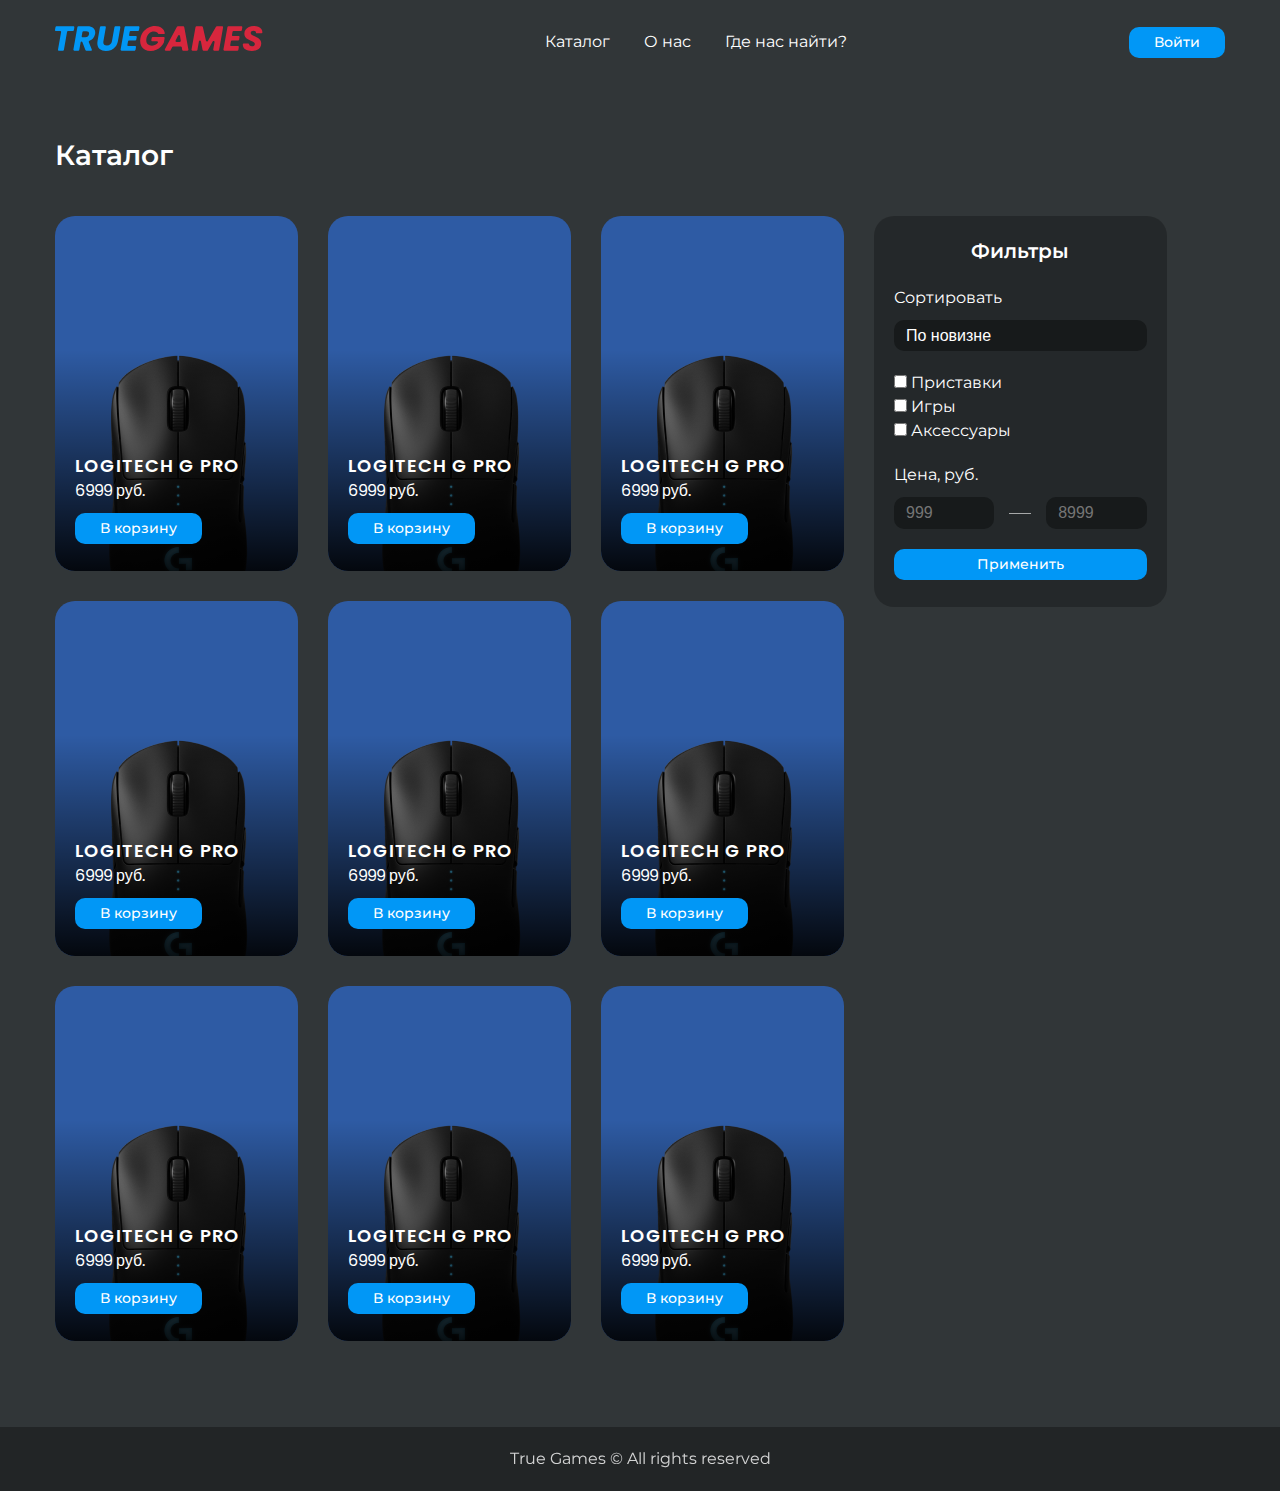
==== html/index.html @ c6d68b77 "first commit" ====
<!DOCTYPE html>
<html lang="en">
  <head>
    <meta charset="UTF-8" />
    <meta http-equiv="X-UA-Compatible" content="IE=edge" />
    <meta name="viewport" content="width=device-width, initial-scale=1.0" />
    <link rel="stylesheet" href="../assets/css/main.css" />
    <link rel="icon" href="../assets/img/fav.svg" />
    <title>True Games - добавьте веселья в свою жизнь</title>
  </head>
  <body>
    <!-- header  -->

    <header class="header">
      <div class="container">
        <div class="header__inner">
          <div class="header_logo">
            <a href="index.html">
              <img
                src="../assets/img/logo.svg"
                alt="logo"
                class="header_logo-img"
              />
            </a>
          </div>
          <nav class="nav">
            <a href="index.html" class="nav_link">Каталог</a>
            <a href="about.html" class="nav_link">О нас</a>
            <a href="contacts.html" class="nav_link">Где нас найти?</a>
          </nav>
          <div class="main-btn auth-btn">
            <div class="color-overlay"></div>
            <span class="btn-text">Войти</span>
          </div>
        </div>
      </div>
    </header>

    <!-- catalog -->

    <section class="catalog">
      <div class="container">
        <div class="section_title">
          <h2 class="section_title-text">Каталог</h2>
        </div>
        <div class="catalog_wrapper">
          <div class="catalog_inner">
            <div class="catalog_item">
              <div class="catalog_item-img">
                <img
                  src="../assets/img/products/product.png"
                  alt="catalog_item"
                />
                <div class="catalog_item-overlay"></div>
              </div>
              <div class="catalog_item-wrapper">
                <a href="#" class="catalog_item-title">Logitech G Pro</a>
                <div class="catalog_item-price">6999 руб.</div>
                <div class="main-btn">
                  <div class="color-overlay"></div>
                  <span class="btn-text">В корзину</span>
                </div>
              </div>
            </div>
            <div class="catalog_item">
              <div class="catalog_item-img">
                <img
                  src="../assets/img/products/product.png"
                  alt="catalog_item"
                />
                <div class="catalog_item-overlay"></div>
              </div>
              <div class="catalog_item-wrapper">
                <a href="#" class="catalog_item-title">Logitech G Pro</a>
                <div class="catalog_item-price">6999 руб.</div>
                <div class="main-btn">
                  <div class="color-overlay"></div>
                  <span class="btn-text">В корзину</span>
                </div>
              </div>
            </div>
            <div class="catalog_item">
              <div class="catalog_item-img">
                <img
                  src="../assets/img/products/product.png"
                  alt="catalog_item"
                />
                <div class="catalog_item-overlay"></div>
              </div>
              <div class="catalog_item-wrapper">
                <a href="#" class="catalog_item-title">Logitech G Pro</a>
                <div class="catalog_item-price">6999 руб.</div>
                <div class="main-btn">
                  <div class="color-overlay"></div>
                  <span class="btn-text">В корзину</span>
                </div>
              </div>
            </div>
            <div class="catalog_item">
              <div class="catalog_item-img">
                <img
                  src="../assets/img/products/product.png"
                  alt="catalog_item"
                />
                <div class="catalog_item-overlay"></div>
              </div>
              <div class="catalog_item-wrapper">
                <a href="#" class="catalog_item-title">Logitech G Pro</a>
                <div class="catalog_item-price">6999 руб.</div>
                <div class="main-btn">
                  <div class="color-overlay"></div>
                  <span class="btn-text">В корзину</span>
                </div>
              </div>
            </div>
            <div class="catalog_item">
              <div class="catalog_item-img">
                <img
                  src="../assets/img/products/product.png"
                  alt="catalog_item"
                />
                <div class="catalog_item-overlay"></div>
              </div>
              <div class="catalog_item-wrapper">
                <a href="#" class="catalog_item-title">Logitech G Pro</a>
                <div class="catalog_item-price">6999 руб.</div>
                <div class="main-btn">
                  <div class="color-overlay"></div>
                  <span class="btn-text">В корзину</span>
                </div>
              </div>
            </div>
            <div class="catalog_item">
              <div class="catalog_item-img">
                <img
                  src="../assets/img/products/product.png"
                  alt="catalog_item"
                />
                <div class="catalog_item-overlay"></div>
              </div>
              <div class="catalog_item-wrapper">
                <a href="#" class="catalog_item-title">Logitech G Pro</a>
                <div class="catalog_item-price">6999 руб.</div>
                <div class="main-btn">
                  <div class="color-overlay"></div>
                  <span class="btn-text">В корзину</span>
                </div>
              </div>
            </div>
            <div class="catalog_item">
              <div class="catalog_item-img">
                <img
                  src="../assets/img/products/product.png"
                  alt="catalog_item"
                />
                <div class="catalog_item-overlay"></div>
              </div>
              <div class="catalog_item-wrapper">
                <a href="#" class="catalog_item-title">Logitech G Pro</a>
                <div class="catalog_item-price">6999 руб.</div>
                <div class="main-btn">
                  <div class="color-overlay"></div>
                  <span class="btn-text">В корзину</span>
                </div>
              </div>
            </div>
            <div class="catalog_item">
              <div class="catalog_item-img">
                <img
                  src="../assets/img/products/product.png"
                  alt="catalog_item"
                />
                <div class="catalog_item-overlay"></div>
              </div>
              <div class="catalog_item-wrapper">
                <a href="#" class="catalog_item-title">Logitech G Pro</a>
                <div class="catalog_item-price">6999 руб.</div>
                <div class="main-btn">
                  <div class="color-overlay"></div>
                  <span class="btn-text">В корзину</span>
                </div>
              </div>
            </div>
            <div class="catalog_item">
              <div class="catalog_item-img">
                <img
                  src="../assets/img/products/product.png"
                  alt="catalog_item"
                />
                <div class="catalog_item-overlay"></div>
              </div>
              <div class="catalog_item-wrapper">
                <a href="#" class="catalog_item-title">Logitech G Pro</a>
                <div class="catalog_item-price">6999 руб.</div>
                <div class="main-btn">
                  <div class="color-overlay"></div>
                  <span class="btn-text">В корзину</span>
                </div>
              </div>
            </div>
          </div>
          <div class="catalog_filter">
            <div class="window_title">Фильтры</div>
            <!-- <select> input  -->
            <div class="select">
              <div class="select_title">Сортировать</div>
              <select class="filter_select" name="select" id="select">
                <option value="1">По новизне</option>
                <option value="2">По новизне</option>
                <option value="3">
                  <span> По цене </span>
                </option>
                <option value="4">По цене</option>
              </select>
            </div>
            <!-- 3x checkbox -->
            <div class="checkbox">
              <div class="checkbox_wrapper">
                <div class="checkbox_item">
                  <input type="checkbox" id="checkbox1" />
                  <label for="checkbox1">Приставки</label>
                </div>
                <div class="checkbox_item">
                  <input type="checkbox" id="checkbox2" />
                  <label for="checkbox2">Игры</label>
                </div>
                <div class="checkbox_item">
                  <input type="checkbox" id="checkbox3" />
                  <label for="checkbox3">Аксессуары</label>
                </div>
              </div>
            </div>
            <!-- сost input -->
            <div class="cost_range">
              <div class="select_title">Цена, руб.</div>
              <div class="cost_wrapper">
                <div class="cost_item">
                  <input
                    class="main-input"
                    type="number"
                    aria-controls="false"
                    class="cost_input"
                    placeholder="999"
                  />
                </div>
                <div class="separator"></div>
                <div class="cost_item">
                  <input
                    class="main-input"
                    type="number"
                    class="cost_input"
                    placeholder="8999"
                  />
                </div>
              </div>
            </div>
            <div class="main-btn stretch-btn">
              <div class="color-overlay"></div>
              <span class="btn-text">Применить</span>
            </div>
          </div>
        </div>
      </div>
    </section>

    <footer class="footer">
      <div class="container">
        <div class="footer_inner">
          <span>True Games</span> © All rights reserved
        </div>
      </div>
    </footer>

    <!-- modal auth -->

    <div class="modal">
      <div class="modal_overlay">
        <div class="modal_window">
          <div class="modal_close-wrapper">
            <img src="../assets/img/close.svg" alt="" />
          </div>
          <div class="modal_title-text">Регистрация</div>
          <div class="modal_content">
            <form action="#" class="modal_form">
              <div class="modal_input">
                <input class="secondary-input" type="text" placeholder="Имя" />
              </div>
              <div class="modal_input">
                <input
                  class="secondary-input"
                  type="password"
                  placeholder="Фамилия"
                />
              </div>
              <div class="modal_input">
                <input
                  class="secondary-input"
                  type="text"
                  placeholder="Отчество"
                />
              </div>
              <div class="modal_input">
                <input
                  class="secondary-input"
                  type="password"
                  placeholder="Логин"
                />
              </div>
              <div class="modal_input">
                <input
                  class="secondary-input"
                  type="text"
                  placeholder="Почта"
                />
              </div>
              <div class="modal_input">
                <input
                  class="secondary-input"
                  type="password"
                  placeholder="Пароль"
                />
              </div>
              <div class="modal_input">
                <input
                  class="secondary-input"
                  type="password"
                  placeholder="Повторите пароль"
                />
              </div>
              <!-- accept terms  -->
              <div class="modal_input">
                <input type="checkbox" id="accept" />
                <label class="accept_terms-text" for="accept"
                  >Я согласен с <a href="#">условиями использования</a></label
                >
              </div>
              <div class="modal_btn">
                <div class="main-btn stretch-btn">
                  <div class="color-overlay"></div>
                  <span class="btn-text">Войти</span>
                </div>
              </div>
            </form>
          </div>
        </div>
      </div>
    </div>

    <script src="../assets/js/main.js"></script>
  </body>
</html>
---- assets/css/main.css ----
@import url("https://fonts.googleapis.com/css2?family=Montserrat:ital,wght@0,300;0,400;0,500;0,600;0,700;0,800;1,100;1,200;1,300;1,400;1,500;1,600;1,700&family=Poppins:ital,wght@0,300;0,400;0,500;0,600;0,700;1,400;1,500;1,600;1,700&display=swap");

* {
  margin: 0;
  padding: 0;
  border: 0;
  -webkit-font-smoothing: antialiased;
  -moz-osx-font-smoothing: grayscale;
  box-sizing: border-box;
  --dark-bg: #313638;
  --primary: #2d6bd3;
}

body {
  position: relative;
  font-family: "Montserrat", sans-serif;
  font-size: 16px;
  line-height: 1.5;
  color: white;
  background-color: var(--dark-bg);

  min-height: calc(100vh - 70px);
}

a {
  text-decoration: none;
  color: white;
}

a:hover {
  text-decoration: none;
}

.container {
  width: 100%;
  max-width: 1200px;
  margin: 0 auto;
  padding: 0 15px;
}

/* select  */

.filter_select {
  border: none;
  color: white;
  font-size: 16px;
  outline: none;
  width: 100%;
  border-radius: 10px;
  padding: 7px 12px;
  background-color: #171a1b;

  -webkit-appearance: none;
  -moz-appearance: none;
  appearance: none;
}

.filter_select option {
  color: white;
  background-color: #171a1b;
  padding: 3px 0;
}

/* main button  */

.main-btn {
  font-family: Montserrat, sans-serif;
  position: relative;
  overflow: hidden;
  font-size: 14px;
  font-weight: 500;
  cursor: pointer;
  text-align: center;
  display: inline-block;
  padding: 5px 25px;
  border-radius: 10px;
}

.btn-text {
  position: relative;
  z-index: 12;
}

.color-overlay {
  position: absolute;
  top: 0;
  left: 0;
  width: 100%;
  height: 100%;
  z-index: 9;
  -webkit-transition: all 0.9s linear;
  -moz-transition: all 0.9s linear;
  -o-transition: all 0.9s linear;
  transition: all 0.9s linear;

  webkit-transform: rotate(45deg);
  -moz-transform: rotate(45deg);
  background: linear-gradient(
    90deg,
    rgba(1, 151, 246, 1) 50%,
    rgba(215, 38, 61, 1) 50%
  );
  background-size: 800px 200px;
}

.main-btn:hover .color-overlay {
  background-position: 400px;
}

.main-btn.stretch-btn {
  width: 100%;
}

/* input  */

.main-input {
  border: none;
  color: white;
  font-size: 16px;
  outline: none;
  width: 100%;
  border-radius: 10px;
  padding: 7px 12px;
  background-color: #171a1b;
}

.main-input::-webkit-outer-spin-button,
.main-input::-webkit-inner-spin-button {
  /* display: none; <- Crashes Chrome on hover */
  -webkit-appearance: none;
  margin: 0; /* <-- Apparently some margin are still there even though it's hidden */
}

.secondary-input {
  border: 1px solid rgba(255, 255, 255, 0.3);
  color: white;
  font-size: 16px;
  outline: none;
  width: 100%;
  border-radius: 10px;
  padding: 7px 13px;
  background-color: transparent;
}

.section_title-text {
  font-size: 28px;
  font-weight: 600;
  margin-bottom: 40px;
}

.modal_title-text {
  font-size: 24px;
  font-weight: 600;
  margin-bottom: 30px;
  text-align: center;
}

/* header   */

.header__inner {
  display: flex;
  justify-content: space-between;
  align-items: center;
  padding: 20px 0;
}

.nav_link {
  display: inline-block;
  padding: 10px 15px;
  border-radius: 5px;
  transition: all 0.3s ease;
}

.nav_link:hover {
  opacity: 0.7;
}

/* catalog  */

section {
  padding: 50px 0;
}

.catalog_inner {
  width: 70%;
  display: flex;
  justify-content: start;
  flex-wrap: wrap;
}

.catalog_item-wrapper {
  position: absolute;
  bottom: 0px;
  font-family: Poppins, sans-serif;
  text-align: left;
  width: 100%;
  padding: 20px;
}

.catalog_item-with-counter {
  display: flex;
  justify-content: center;
  flex-direction: column;
  position: relative;
  border-radius: 20px;
  /* background: rgba(45, 107, 211, 0.7); */
  overflow: hidden;
  width: calc(33.333% - 30px);
  margin-right: 30px;
  min-height: 355px;
  margin-bottom: 30px;
  background-color: #222526;
}

.catalog_item {
  display: flex;
  justify-content: center;
  position: relative;
  border-radius: 20px;
  background: rgba(45, 107, 211, 0.7);
  overflow: hidden;
  width: calc(33.333% - 30px);
  margin-right: 30px;
  height: 355px;
  margin-bottom: 30px;
}

.basket_item {
  width: 100%;
  margin: 0;
}

.catalog_item-main-wrapper {
  background-color: #222526;
}

.catalog_item.basket_catalog_item {
  width: calc(25% - 30px);
  height: 385px;
}

.catalog_item-title {
  font-size: 18px;
  text-transform: uppercase;
  letter-spacing: 1px;
  font-weight: 600;
}

.catalog_item-price {
  margin-bottom: 10px;
}

.catalog_item-img {
  position: absolute;

  bottom: -20px;
}

.catalog_item-overlay {
  position: absolute;
  top: 0;
  left: 0;
  width: 100%;
  height: 100%;
  background: linear-gradient(0deg, rgba(0, 0, 0, 1) 0%, rgba(0, 0, 0, 0) 100%);
  transition: all 0.3s ease;
}

.catalog_wrapper {
  display: flex;
}

.catalog_filter {
  padding: 20px;
  width: 25%;
  height: max-content;
  background-color: #00000040;
  border-radius: 20px;
}

.window_title {
  text-align: center;
  font-size: 20px;
  font-weight: 600;
  margin-bottom: 20px;
}

.select_title {
  margin-bottom: 10px;
}

.checkbox {
  margin-top: 20px;
}

.cost_wrapper {
  display: flex;
  justify-content: space-between;
  align-items: center;
}

.separator {
  margin: 0 15px;
  height: 1px;
  width: 50px;
  background-color: white;
  opacity: 0.6;
}

.cost_range {
  margin-top: 20px;
  margin-bottom: 20px;
}

.filter_select {
  position: relative;
}

.select_icon {
  position: absolute;
  top: 0;
  right: 0;
  z-index: 5;
}

.footer {
  position: absolute;
  width: 100%;
  bottom: -70px;
  left: 0;
  background-color: #222526;
  padding: 20px 0;
  text-align: center;
}

.footer_inner {
  opacity: 0.8;
}

/* about  */

.about_inner {
  display: flex;
  align-items: center;
  justify-content: center;
  flex-direction: column;
  margin-top: 70px;
}

.about_img-wrapper {
  position: relative;
  width: max-content;
}

.about_img {
  width: 490px;
}

.about_shadow {
  position: absolute;
  top: -70px;
  left: -75px;
}

.about_subtitle {
  font-size: 32px;
  text-transform: uppercase;
  font-weight: 600;
  margin-top: 60px;
}

.slider {
  width: calc(100% + 0px);
}

.slick-catalog-item {
  margin: 0;
  margin: 0 15px;
}

.slick-prev-juse {
  left: -20px;
}

.slick-next-juse {
  right: -20px;
}

.slick-prev-juse,
.slick-next-juse {
  background-color: transparent;
  cursor: pointer;
  position: absolute;
  top: 50%;
}

/* modal  */

.modal {
  position: fixed;
  top: 0;
  left: 0;
  width: 100%;
  height: 100%;
  background-color: rgba(0, 0, 0, 0.5);
  display: none;
  justify-content: center;
  align-items: center;
  z-index: 100;
}

.modal.modal-active {
  display: flex;
}

body.modal-active {
  padding-right: 17px;
  overflow: hidden !important;
}

.modal_content {
  width: 70%;
  margin: 0 auto;
}

.modal_window {
  position: relative;
  width: 470px;
  height: max-content;
  background-color: var(--dark-bg);
  border-radius: 10px;
  padding: 40px 20px;
  border-radius: 20px;
}

.modal_input {
  margin-bottom: 10px;
}

.accept_terms-text {
  font-size: 13px;
}

.modal_close-wrapper {
  position: absolute;
  top: 20px;
  right: 20px;
  cursor: pointer;
}

.modal_close-wrapper img {
  width: 20px;
}

.accept_terms-text a {
  color: var(--primary) !important;
}

.modal_btn {
  width: 80%;
  margin: 0 auto;
  margin-top: 20px;
}

/* contacts  */

.contacts {
  margin: 30px 0;
}

.map_wrapper {
  overflow: hidden;
  padding: 0px;
}

.contacts_inner {
  display: flex;
  justify-content: space-between;
  margin-top: 70px;
}

.contacts_item-title {
  font-size: 20px;
  font-weight: 600;
  margin-bottom: 5px;
}

.contacts_item {
  margin-bottom: 30px;
}

.card_footer {
  /* width: 100%; */
  display: flex;
  justify-content: center;
  align-items: center;
  padding: 10px 0;
}

.catalog_item-counter-plus,
.catalog_item-counter-minus {
  display: flex;
  align-items: center;
  justify-content: center;
  width: 31px;
  height: 31px;
  cursor: pointer;
  border-radius: 50%;
  background-color: #0197f6;
}

.catalog_item-counter-number {
  margin: 0 15px;
  font-size: 18px;
  font-weight: 500;
}

.purchase_data {
  margin-bottom: 10px;
}

.purchase_data span {
  font-weight: 500;
  margin-left: 3px;
}

.purchase_data.pd-lg {
  font-size: 18px;
  font-weight: 500;
  margin: 15px 0 25px 0;
}

.purchase_data.pd-sm {
  font-size: 13px;
  width: calc(100% - 20px);
  margin-bottom: 5px;
  margin-left: 10px;
}

.column {
  display: flex;
  flex-direction: column;
  text-align: left;
}

.cf-size {
  width: 65%;
  padding-top: 10px;
}

.cf-size .main-btn {
  width: 100%;
}

.catalog_item-wrapper.orders-item {
  font-family: Montserrat, sans-serif;
}

.catalog_inner.orders-inner {
  width: 100%;
}

.orders-inner .catalog_item-with-counter {
  width: 22.4%;
}

.catalog_item-with-counter:last-child {
  margin-right: 0;
}

/* product page  */

.product_inner {
  width: 100%;
  display: flex;
}

.product_photo {
  display: flex;
  padding: 30px;
  /* width: max-content; */
  height: max-content;
  background: rgba(0, 0, 0, 0.3);
  border-radius: 25px;
}

.product_main_photo {
  cursor: pointer;
  width: max-content;
  margin-right: 40px;
  /* height: calc(100% + 50px); */
}

.product_main_photo img{
  width: 110%;
}

.product_photos-col {
  display: flex;
  flex-direction: column;
  justify-content: space-around;
}

.photos_col-wrap {
  cursor: pointer;
  padding: 13px 5px;
  background: rgba(0, 0, 0, 0.3);
  border-radius: 15px;
  transition: .3s;
}

.photos_col-wrap img {
  max-width: 160px;
}

.photos_col-wrap:hover {
  transform: scale(1.15);
}
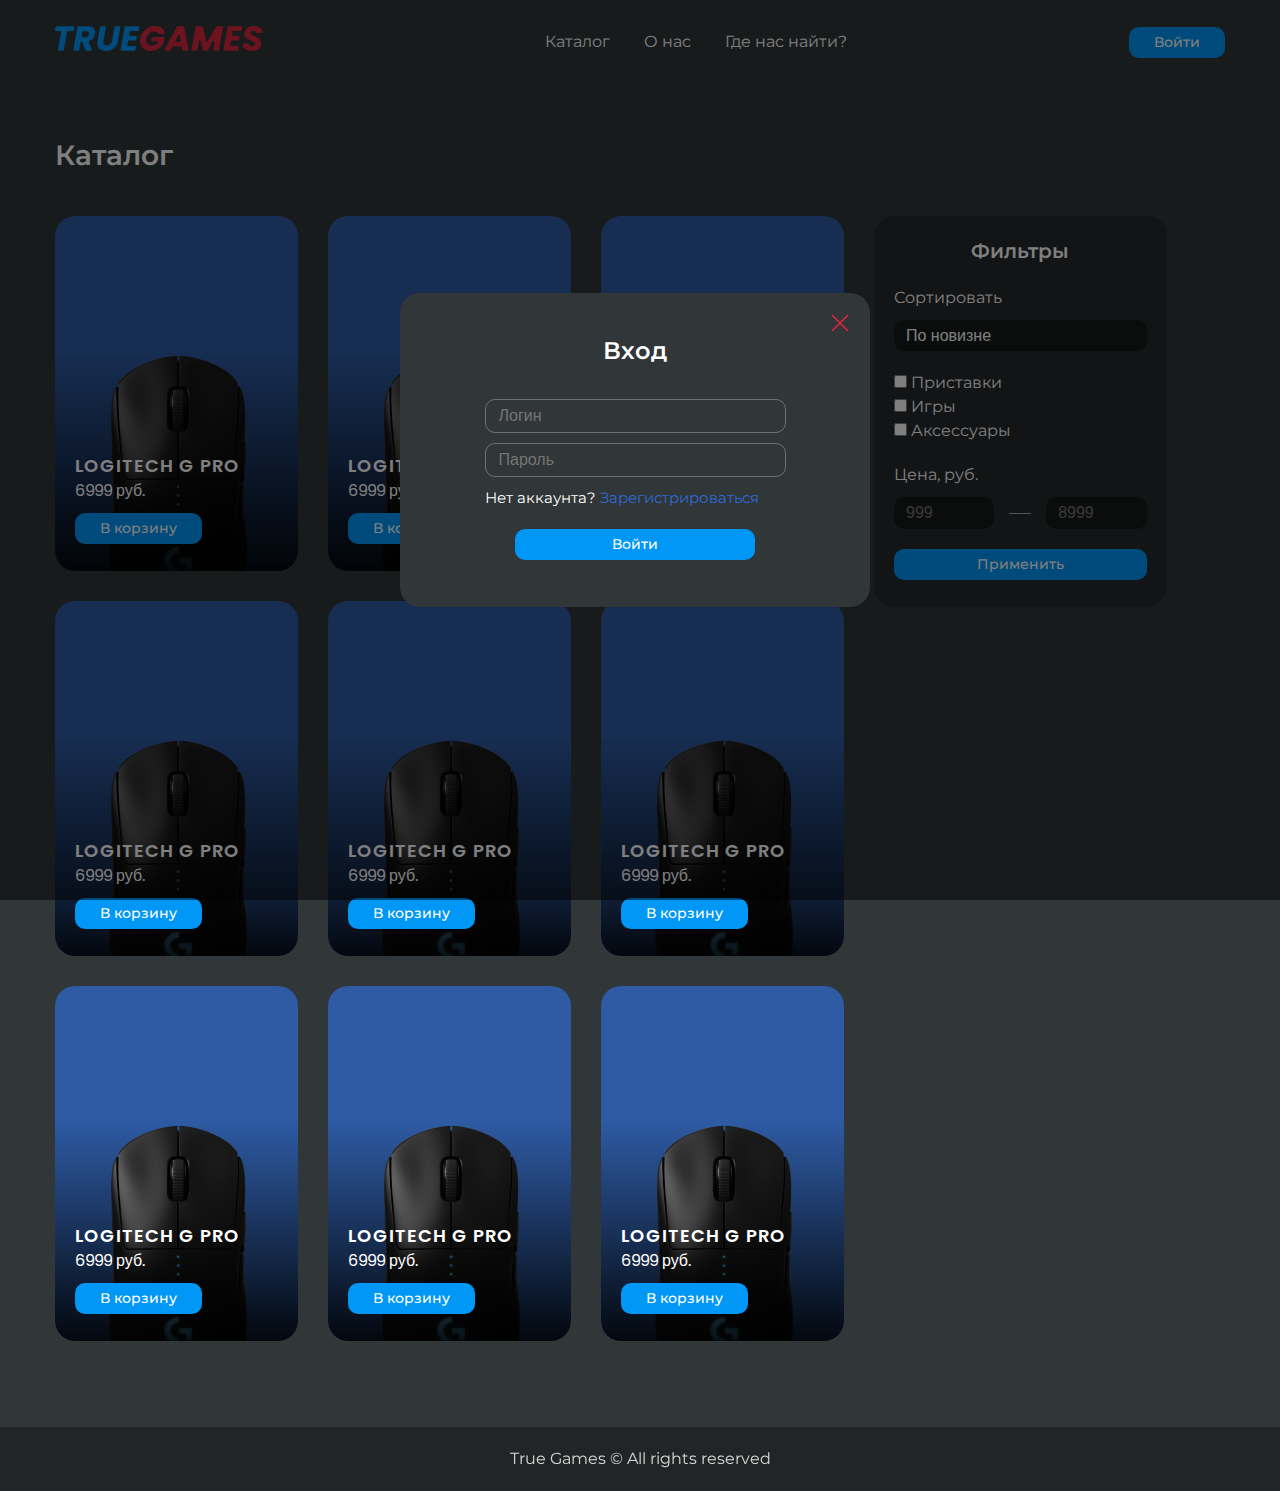
==== commit 7c01c048: "auth modal" ====
--- a/html/index.html
+++ b/html/index.html
@@ -54,143 +54,161 @@
                 <div class="catalog_item-overlay"></div>
               </div>
               <div class="catalog_item-wrapper">
-                <a href="#" class="catalog_item-title">Logitech G Pro</a>
-                <div class="catalog_item-price">6999 руб.</div>
-                <div class="main-btn">
-                  <div class="color-overlay"></div>
-                  <span class="btn-text">В корзину</span>
-                </div>
-              </div>
-            </div>
-            <div class="catalog_item">
-              <div class="catalog_item-img">
-                <img
-                  src="../assets/img/products/product.png"
-                  alt="catalog_item"
-                />
-                <div class="catalog_item-overlay"></div>
-              </div>
-              <div class="catalog_item-wrapper">
-                <a href="#" class="catalog_item-title">Logitech G Pro</a>
-                <div class="catalog_item-price">6999 руб.</div>
-                <div class="main-btn">
-                  <div class="color-overlay"></div>
-                  <span class="btn-text">В корзину</span>
-                </div>
-              </div>
-            </div>
-            <div class="catalog_item">
-              <div class="catalog_item-img">
-                <img
-                  src="../assets/img/products/product.png"
-                  alt="catalog_item"
-                />
-                <div class="catalog_item-overlay"></div>
-              </div>
-              <div class="catalog_item-wrapper">
-                <a href="#" class="catalog_item-title">Logitech G Pro</a>
-                <div class="catalog_item-price">6999 руб.</div>
-                <div class="main-btn">
-                  <div class="color-overlay"></div>
-                  <span class="btn-text">В корзину</span>
-                </div>
-              </div>
-            </div>
-            <div class="catalog_item">
-              <div class="catalog_item-img">
-                <img
-                  src="../assets/img/products/product.png"
-                  alt="catalog_item"
-                />
-                <div class="catalog_item-overlay"></div>
-              </div>
-              <div class="catalog_item-wrapper">
-                <a href="#" class="catalog_item-title">Logitech G Pro</a>
-                <div class="catalog_item-price">6999 руб.</div>
-                <div class="main-btn">
-                  <div class="color-overlay"></div>
-                  <span class="btn-text">В корзину</span>
-                </div>
-              </div>
-            </div>
-            <div class="catalog_item">
-              <div class="catalog_item-img">
-                <img
-                  src="../assets/img/products/product.png"
-                  alt="catalog_item"
-                />
-                <div class="catalog_item-overlay"></div>
-              </div>
-              <div class="catalog_item-wrapper">
-                <a href="#" class="catalog_item-title">Logitech G Pro</a>
-                <div class="catalog_item-price">6999 руб.</div>
-                <div class="main-btn">
-                  <div class="color-overlay"></div>
-                  <span class="btn-text">В корзину</span>
-                </div>
-              </div>
-            </div>
-            <div class="catalog_item">
-              <div class="catalog_item-img">
-                <img
-                  src="../assets/img/products/product.png"
-                  alt="catalog_item"
-                />
-                <div class="catalog_item-overlay"></div>
-              </div>
-              <div class="catalog_item-wrapper">
-                <a href="#" class="catalog_item-title">Logitech G Pro</a>
-                <div class="catalog_item-price">6999 руб.</div>
-                <div class="main-btn">
-                  <div class="color-overlay"></div>
-                  <span class="btn-text">В корзину</span>
-                </div>
-              </div>
-            </div>
-            <div class="catalog_item">
-              <div class="catalog_item-img">
-                <img
-                  src="../assets/img/products/product.png"
-                  alt="catalog_item"
-                />
-                <div class="catalog_item-overlay"></div>
-              </div>
-              <div class="catalog_item-wrapper">
-                <a href="#" class="catalog_item-title">Logitech G Pro</a>
-                <div class="catalog_item-price">6999 руб.</div>
-                <div class="main-btn">
-                  <div class="color-overlay"></div>
-                  <span class="btn-text">В корзину</span>
-                </div>
-              </div>
-            </div>
-            <div class="catalog_item">
-              <div class="catalog_item-img">
-                <img
-                  src="../assets/img/products/product.png"
-                  alt="catalog_item"
-                />
-                <div class="catalog_item-overlay"></div>
-              </div>
-              <div class="catalog_item-wrapper">
-                <a href="#" class="catalog_item-title">Logitech G Pro</a>
-                <div class="catalog_item-price">6999 руб.</div>
-                <div class="main-btn">
-                  <div class="color-overlay"></div>
-                  <span class="btn-text">В корзину</span>
-                </div>
-              </div>
-            </div>
-            <div class="catalog_item">
-              <div class="catalog_item-img">
-                <img
-                  src="../assets/img/products/product.png"
-                  alt="catalog_item"
-                />
-                <div class="catalog_item-overlay"></div>
-              </div>
-              <div class="catalog_item-wrapper">
-                <a href="#" class="catalog_item-title">Logitech G Pro</a>
+                <a href="product.html" class="catalog_item-title"
+                  >Logitech G Pro</a
+                >
+                <div class="catalog_item-price">6999 руб.</div>
+                <div class="main-btn">
+                  <div class="color-overlay"></div>
+                  <span class="btn-text">В корзину</span>
+                </div>
+              </div>
+            </div>
+            <div class="catalog_item">
+              <div class="catalog_item-img">
+                <img
+                  src="../assets/img/products/product.png"
+                  alt="catalog_item"
+                />
+                <div class="catalog_item-overlay"></div>
+              </div>
+              <div class="catalog_item-wrapper">
+                <a href="product.html" class="catalog_item-title"
+                  >Logitech G Pro</a
+                >
+                <div class="catalog_item-price">6999 руб.</div>
+                <div class="main-btn">
+                  <div class="color-overlay"></div>
+                  <span class="btn-text">В корзину</span>
+                </div>
+              </div>
+            </div>
+            <div class="catalog_item">
+              <div class="catalog_item-img">
+                <img
+                  src="../assets/img/products/product.png"
+                  alt="catalog_item"
+                />
+                <div class="catalog_item-overlay"></div>
+              </div>
+              <div class="catalog_item-wrapper">
+                <a href="product.html" class="catalog_item-title"
+                  >Logitech G Pro</a
+                >
+                <div class="catalog_item-price">6999 руб.</div>
+                <div class="main-btn">
+                  <div class="color-overlay"></div>
+                  <span class="btn-text">В корзину</span>
+                </div>
+              </div>
+            </div>
+            <div class="catalog_item">
+              <div class="catalog_item-img">
+                <img
+                  src="../assets/img/products/product.png"
+                  alt="catalog_item"
+                />
+                <div class="catalog_item-overlay"></div>
+              </div>
+              <div class="catalog_item-wrapper">
+                <a href="product.html" class="catalog_item-title"
+                  >Logitech G Pro</a
+                >
+                <div class="catalog_item-price">6999 руб.</div>
+                <div class="main-btn">
+                  <div class="color-overlay"></div>
+                  <span class="btn-text">В корзину</span>
+                </div>
+              </div>
+            </div>
+            <div class="catalog_item">
+              <div class="catalog_item-img">
+                <img
+                  src="../assets/img/products/product.png"
+                  alt="catalog_item"
+                />
+                <div class="catalog_item-overlay"></div>
+              </div>
+              <div class="catalog_item-wrapper">
+                <a href="product.html" class="catalog_item-title"
+                  >Logitech G Pro</a
+                >
+                <div class="catalog_item-price">6999 руб.</div>
+                <div class="main-btn">
+                  <div class="color-overlay"></div>
+                  <span class="btn-text">В корзину</span>
+                </div>
+              </div>
+            </div>
+            <div class="catalog_item">
+              <div class="catalog_item-img">
+                <img
+                  src="../assets/img/products/product.png"
+                  alt="catalog_item"
+                />
+                <div class="catalog_item-overlay"></div>
+              </div>
+              <div class="catalog_item-wrapper">
+                <a href="product.html" class="catalog_item-title"
+                  >Logitech G Pro</a
+                >
+                <div class="catalog_item-price">6999 руб.</div>
+                <div class="main-btn">
+                  <div class="color-overlay"></div>
+                  <span class="btn-text">В корзину</span>
+                </div>
+              </div>
+            </div>
+            <div class="catalog_item">
+              <div class="catalog_item-img">
+                <img
+                  src="../assets/img/products/product.png"
+                  alt="catalog_item"
+                />
+                <div class="catalog_item-overlay"></div>
+              </div>
+              <div class="catalog_item-wrapper">
+                <a href="product.html" class="catalog_item-title"
+                  >Logitech G Pro</a
+                >
+                <div class="catalog_item-price">6999 руб.</div>
+                <div class="main-btn">
+                  <div class="color-overlay"></div>
+                  <span class="btn-text">В корзину</span>
+                </div>
+              </div>
+            </div>
+            <div class="catalog_item">
+              <div class="catalog_item-img">
+                <img
+                  src="../assets/img/products/product.png"
+                  alt="catalog_item"
+                />
+                <div class="catalog_item-overlay"></div>
+              </div>
+              <div class="catalog_item-wrapper">
+                <a href="product.html" class="catalog_item-title"
+                  >Logitech G Pro</a
+                >
+                <div class="catalog_item-price">6999 руб.</div>
+                <div class="main-btn">
+                  <div class="color-overlay"></div>
+                  <span class="btn-text">В корзину</span>
+                </div>
+              </div>
+            </div>
+            <div class="catalog_item">
+              <div class="catalog_item-img">
+                <img
+                  src="../assets/img/products/product.png"
+                  alt="catalog_item"
+                />
+                <div class="catalog_item-overlay"></div>
+              </div>
+              <div class="catalog_item-wrapper">
+                <a href="product.html" class="catalog_item-title"
+                  >Logitech G Pro</a
+                >
                 <div class="catalog_item-price">6999 руб.</div>
                 <div class="main-btn">
                   <div class="color-overlay"></div>
@@ -273,74 +291,124 @@
 
     <!-- modal auth -->
 
-    <div class="modal">
+    <div class="modal modal-active">
       <div class="modal_overlay">
-        <div class="modal_window">
-          <div class="modal_close-wrapper">
-            <img src="../assets/img/close.svg" alt="" />
-          </div>
-          <div class="modal_title-text">Регистрация</div>
-          <div class="modal_content">
-            <form action="#" class="modal_form">
-              <div class="modal_input">
-                <input class="secondary-input" type="text" placeholder="Имя" />
-              </div>
-              <div class="modal_input">
-                <input
-                  class="secondary-input"
-                  type="password"
-                  placeholder="Фамилия"
-                />
-              </div>
-              <div class="modal_input">
-                <input
-                  class="secondary-input"
-                  type="text"
-                  placeholder="Отчество"
-                />
-              </div>
-              <div class="modal_input">
-                <input
-                  class="secondary-input"
-                  type="password"
-                  placeholder="Логин"
-                />
-              </div>
-              <div class="modal_input">
-                <input
-                  class="secondary-input"
-                  type="text"
-                  placeholder="Почта"
-                />
-              </div>
-              <div class="modal_input">
-                <input
-                  class="secondary-input"
-                  type="password"
-                  placeholder="Пароль"
-                />
-              </div>
-              <div class="modal_input">
-                <input
-                  class="secondary-input"
-                  type="password"
-                  placeholder="Повторите пароль"
-                />
-              </div>
-              <!-- accept terms  -->
-              <div class="modal_input">
-                <input type="checkbox" id="accept" />
-                <label class="accept_terms-text" for="accept"
-                  >Я согласен с <a href="#">условиями использования</a></label
-                >
-              </div>
-              <div class="modal_btn">
-                <div class="main-btn stretch-btn">
-                  <div class="color-overlay"></div>
-                  <span class="btn-text">Войти</span>
-                </div>
-              </div>
-            </form>
+        <div class="modal_main-track">
+          <div class="modal_main-wrapper login-active">
+            <div class="modal_window login-inner">
+              <div class="modal_close-wrapper">
+                <img src="../assets/img/close.svg" alt="" />
+              </div>
+              <div class="modal_title-text">Вход</div>
+              <div class="modal_content">
+                <form action="#" class="modal_form">
+                  <div class="modal_input">
+                    <input
+                      class="secondary-input"
+                      type="password"
+                      placeholder="Логин"
+                    />
+                  </div>
+                  <div class="modal_input">
+                    <input
+                      class="secondary-input"
+                      type="password"
+                      placeholder="Пароль"
+                    />
+                  </div>
+                  <div class="login_to_existed">
+                    Нет аккаунта?
+                    <a class="load_sign-up-modal" href="#"
+                      >Зарегистрироваться</a
+                    >
+                  </div>
+                  <div class="modal_btn">
+                    <div class="main-btn stretch-btn">
+                      <div class="color-overlay"></div>
+                      <span class="btn-text">Войти</span>
+                    </div>
+                  </div>
+                </form>
+              </div>
+            </div>
+
+            <div class="modal_window register-inner">
+              <div class="modal_close-wrapper">
+                <img src="../assets/img/close.svg" alt="" />
+              </div>
+              <div class="modal_title-text">Регистрация</div>
+              <div class="modal_content">
+                <form action="#" class="modal_form">
+                  <div class="modal_input">
+                    <input
+                      class="secondary-input"
+                      type="text"
+                      placeholder="Имя"
+                    />
+                  </div>
+                  <div class="modal_input">
+                    <input
+                      class="secondary-input"
+                      type="password"
+                      placeholder="Фамилия"
+                    />
+                  </div>
+                  <div class="modal_input">
+                    <input
+                      class="secondary-input"
+                      type="text"
+                      placeholder="Отчество"
+                    />
+                  </div>
+                  <div class="modal_input">
+                    <input
+                      class="secondary-input"
+                      type="password"
+                      placeholder="Логин"
+                    />
+                  </div>
+                  <div class="modal_input">
+                    <input
+                      class="secondary-input"
+                      type="text"
+                      placeholder="Почта"
+                    />
+                  </div>
+                  <div class="modal_input">
+                    <input
+                      class="secondary-input"
+                      type="password"
+                      placeholder="Пароль"
+                    />
+                  </div>
+                  <div class="modal_input">
+                    <input
+                      class="secondary-input"
+                      type="password"
+                      placeholder="Повторите пароль"
+                    />
+                  </div>
+                  <!-- accept terms  -->
+                  <div class="modal_input">
+                    <input type="checkbox" id="accept" />
+                    <label class="accept_terms-text" for="accept"
+                      >Я согласен с
+                      <a href="#">условиями использования</a></label
+                    >
+                  </div>
+                  <div class="login_to_existed">
+                    Уже есть аккаунт?
+                    <a class="load_log-in-modal" href="#">Войти</a>
+                  </div>
+                  <div class="modal_btn">
+                    <div class="main-btn stretch-btn">
+                      <div class="color-overlay"></div>
+                      <span class="btn-text">Войти</span>
+                    </div>
+                  </div>
+                </form>
+              </div>
+            </div>
           </div>
         </div>
       </div>
--- a/assets/css/main.css
+++ b/assets/css/main.css
@@ -425,7 +425,8 @@
 
 .modal_window {
   position: relative;
-  width: 470px;
+  width: 100%;
+  min-width: 470px;
   height: max-content;
   background-color: var(--dark-bg);
   border-radius: 10px;
@@ -615,4 +616,83 @@
 
 .photos_col-wrap:hover {
   transform: scale(1.15);
-}+}
+
+.product_info {
+  margin-left: 80px;
+}
+
+.product_title {
+  font-size: 30px;
+  font-weight: 600;
+  margin-bottom: 10px;
+}
+
+.product_specs {
+  margin-top: 20px;
+  min-height: 300px;
+}
+
+.product_specs-item {
+  display: flex;
+  justify-content: start;
+  margin-bottom: 10px;
+}
+
+.spec_key {
+  width: 100%;
+  min-width: 200px;
+  font-weight: 500;
+  margin-right: 10px;
+}
+
+.spec_value {
+  width: 100%;
+  min-width: 150px;
+  text-align: left;
+}
+
+.product_cost {
+  display: flex;
+  font-size: 24px;
+  font-weight: 600;
+  margin-bottom: 30px;
+}
+
+.product_cost-value {
+  margin-left: 10px;
+}
+
+.product-btn {
+  font-size: 18px;
+}
+
+.modal_main-wrapper {
+  transition: .7s;
+  transform: translateX(-960px); 
+  display: flex;
+  align-items: center;
+}
+
+.modal_main-wrapper.login-active {
+  transform: translateX(0px);
+}
+
+.modal_main-track {
+  overflow: hidden;
+  width: 480px;
+}
+
+.login_to_existed {
+  font-size: 15px;
+}
+
+.login_to_existed a {
+  color: var(--primary);
+}
+
+.login-inner {
+  overflow: hidden;
+  margin-right: 500px;
+  transition: .2s;
+}
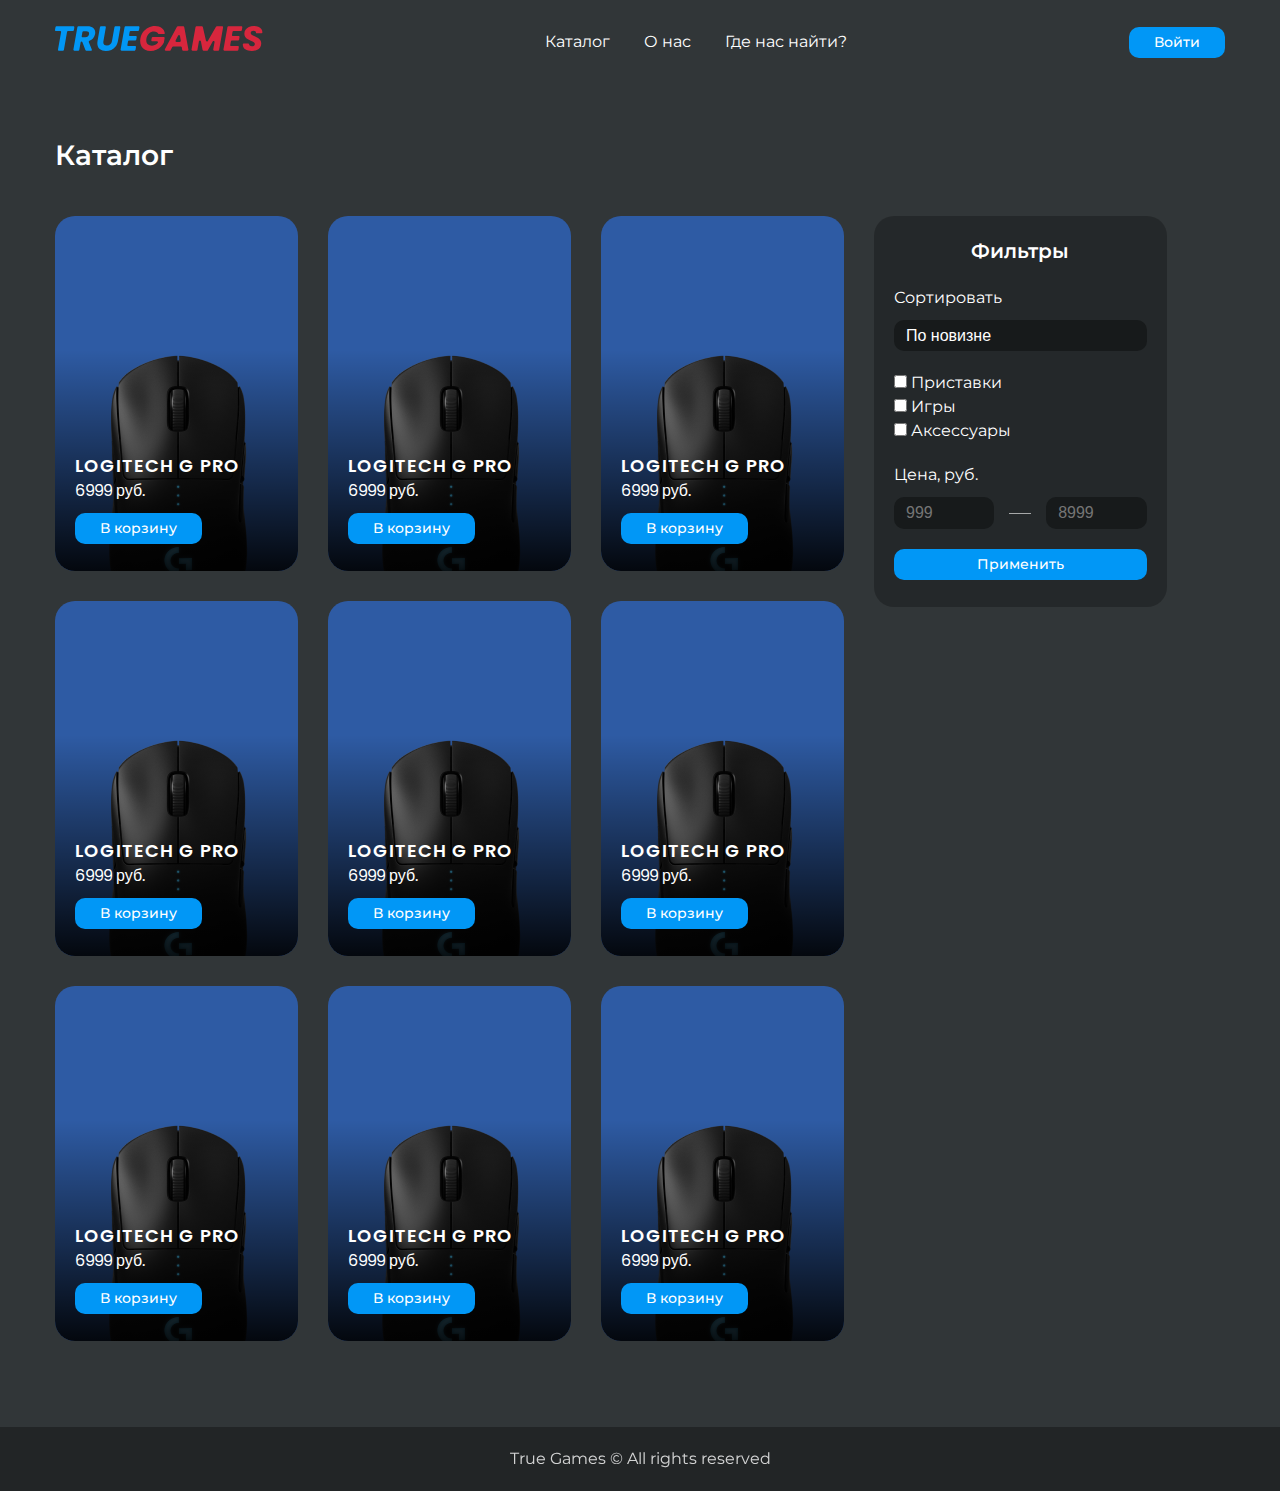
==== commit 101b97fc: "few pages added (admin side)" ====
--- a/html/index.html
+++ b/html/index.html
@@ -291,7 +291,7 @@
 
     <!-- modal auth -->
 
-    <div class="modal modal-active">
+    <div class="modal">
       <div class="modal_overlay">
         <div class="modal_main-track">
           <div class="modal_main-wrapper login-active">
--- a/assets/css/main.css
+++ b/assets/css/main.css
@@ -9,6 +9,16 @@
   box-sizing: border-box;
   --dark-bg: #313638;
   --primary: #2d6bd3;
+}
+
+::-webkit-scrollbar {
+  width: 7px;
+  background-color: transparent;
+}
+
+::-webkit-scrollbar-thumb {
+  background-color: var(--primary);
+  border-radius: 10px;
 }
 
 body {
@@ -74,6 +84,7 @@
   display: inline-block;
   padding: 5px 25px;
   border-radius: 10px;
+  text-align: center;
 }
 
 .btn-text {
@@ -101,6 +112,16 @@
     rgba(215, 38, 61, 1) 50%
   );
   background-size: 800px 200px;
+}
+
+.main-btn.cancel-btn .color-overlay{
+  background: linear-gradient(
+    90deg,
+    rgba(215, 38, 61, 1) 50%,
+    rgba(1, 151, 246, 1) 50%
+  );
+  background-size: 800px 200px;
+
 }
 
 .main-btn:hover .color-overlay {
@@ -414,7 +435,7 @@
 }
 
 body.modal-active {
-  padding-right: 17px;
+  padding-right: 7px;
   overflow: hidden !important;
 }
 
@@ -696,3 +717,169 @@
   margin-right: 500px;
   transition: .2s;
 }
+
+.catalog_item-tag {
+  position: absolute;
+  font-size: 14px;
+  padding: 3px 7px;
+  background-color: #D7263D;
+  border-radius: 5px;
+  top: 15px;
+  right: 15px;
+  z-index: 2;
+}
+
+.separate-btns {
+  margin: 10px 0;
+  display: flex;
+  justify-content: space-between;
+  align-items: center;
+}
+
+.separate-btns .main-btn {
+  /* width: max-content; */
+  padding: 5px 20px !important;
+}
+
+.separate-btns .main-btn:last-child {
+  margin-left: 5%;
+}
+
+.admin-orders-inner {
+  width: 75%;
+}
+
+.admin-orders-wrapper {
+  justify-content: space-between;
+}
+
+.orders-checkbox {
+  margin-bottom: 20px;
+}
+
+.admin-products-inner {
+  width: 100%;
+  justify-content: space-between;
+}
+
+.products_catalog-item {
+  margin: 0;
+  width: calc(25% - 30px)  !important;
+}
+
+.card_add_product-inputs {
+  width: 25%;
+  padding: 20px;
+  border-radius: 20px;
+  background-color: #222526;
+  margin-left: 30px;
+}
+
+.card_add_product-plate {
+  width: 25%;
+  padding: 20px;
+  border-radius: 20px;
+  background-color: #222526;
+  margin-left: 30px;
+  display: flex;
+  align-items: center;
+  justify-content: center;
+}
+
+.card_add_img-wrapper {
+  cursor: pointer;
+  display: flex;
+  justify-content: center;
+  align-items: center;
+  width: max-content;
+  padding: 10px;
+  border: 3px solid #fff;
+  border-radius: 50%;
+  margin-bottom: 20px;
+  opacity: .7;
+  transition: .3s;
+}
+
+.card_add_img-wrapper:hover {
+  transform: scale(1.1);
+  opacity: 1;
+}
+
+.card_add_product-plate img {
+  width: 50px;
+}
+
+.main-btn.add_product {
+  width: 100%;
+  margin-top: 20px;
+}
+
+.add-products-inner {
+  width: 100%;
+  display: flex;
+  justify-content: start;
+}
+
+.photo_attach_input {
+  border-color: #0197f6;
+}
+
+/* file input  */
+
+.file-input__input {
+  width: 0.1px;
+  height: 0.1px;
+  opacity: 0;
+  overflow: hidden;
+  position: absolute;
+  z-index: -1;
+}
+
+.file-input__label {
+  width: 100%;
+  cursor: pointer;
+  display: inline-flex;
+  justify-content: space-between;
+  align-items: center;
+  border-radius:10px;
+  border: 1px solid #0197F6;
+  font-size: 14px;
+  font-weight: 600;
+  color: #fff;
+  font-size: 14px;
+  padding: 10px 12px;
+  background-color: #222526;
+}
+
+.file-input__label img {
+  height: 15px;
+}
+
+.file-input__label span {
+  color: #0197F6;
+  margin-right: 10px;
+}
+
+.file-input-img-wrap {
+  width: 25px;
+  height: 25px;
+  display: flex;
+  align-items: center;
+  justify-content: center;
+  padding: 5px;
+  border-radius: 50%;
+  background-color: #0197F6;
+  /* border: 1px solid #0197F6; */
+}
+
+.add-product-item-section {
+  height: 100%;
+}
+
+.card_handle_category {
+  width: 25%;
+  padding: 20px;
+  border-radius: 20px;
+  background-color: #222526;
+  margin-right: 30px;
+}